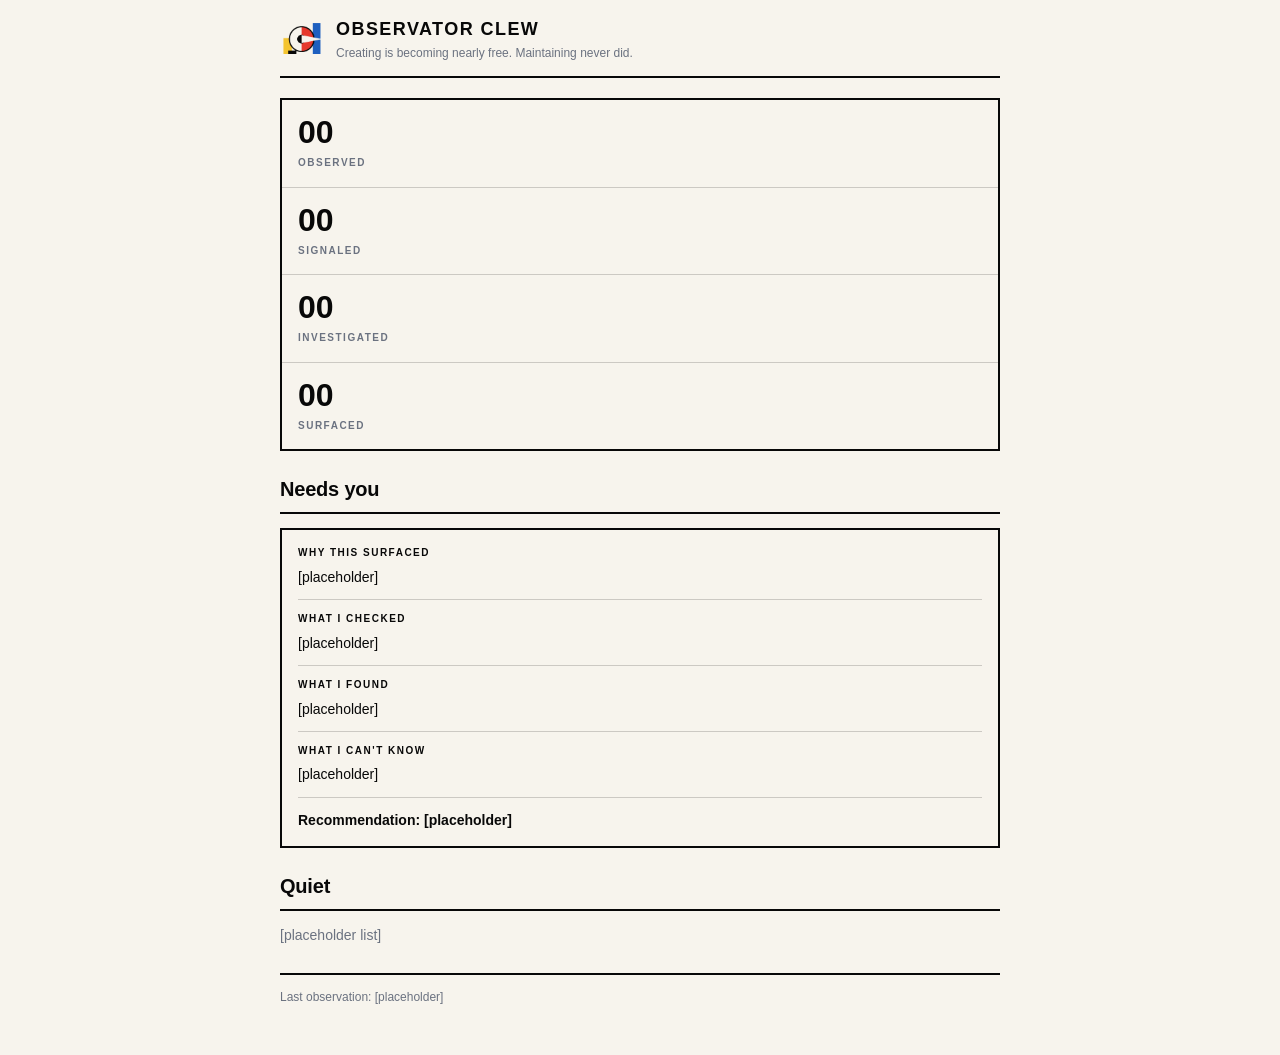
==== docs/index.html @ bd8fe7e5 "Initial prep: estate snapshot, tooling, branding, planning docs, and empty UI shell" ====
<!DOCTYPE html>
<html lang="en">
<head>
  <meta charset="UTF-8">
  <meta name="viewport" content="width=device-width, initial-scale=1">
  <title>Observator Clew — Estate Overview</title>
  <style>
    :root{--ink:#080808;--red:#E6392D;--blue:#1E5FBF;--yellow:#F4C430;--ivory:#F7F4ED;--slate:#6B7280;--line:1px solid rgba(8,8,8,.18)}

    *{box-sizing:border-box}
    html,body{margin:0;background:var(--ivory);color:var(--ink)}
    body{font-family:"Helvetica Neue",Arial,sans-serif;line-height:1.45}
    main{width:min(100% - 24px,720px);margin:auto;padding:16px 0 48px}

    header{display:flex;align-items:center;gap:12px;border-bottom:2px solid var(--ink);padding-bottom:14px}
    header img{width:44px;height:44px;display:block}
    .name{font-weight:800;letter-spacing:.08em;font-size:18px}
    .tagline{margin-top:3px;color:var(--slate);font-size:12px}

    .funnel{display:grid;grid-template-columns:1fr;gap:0;border:2px solid var(--ink);margin:20px 0}
    .cell{padding:16px;border-bottom:var(--line)}
    .cell:last-child{border-bottom:0}
    .cell .num{font-size:32px;font-weight:800;line-height:1}
    .cell .cap{font-size:10px;letter-spacing:.15em;font-weight:800;color:var(--slate);margin-top:8px}

    section{margin:24px 0}
    h2{font-size:20px;letter-spacing:-.01em;margin:0 0 14px;border-bottom:2px solid var(--ink);padding-bottom:8px}

    .card{border:2px solid var(--ink);padding:16px}
    .block{padding:12px 0;border-bottom:var(--line)}
    .block:first-child{padding-top:0}
    .label{font-size:10px;letter-spacing:.15em;font-weight:800;margin-bottom:6px}
    .value{font-size:14px}
    .reco{padding-top:12px;font-size:14px;font-weight:700}

    .quiet{font-size:14px;color:var(--slate)}

    footer{border-top:2px solid var(--ink);padding-top:14px;margin-top:28px;color:var(--slate);font-size:12px}
  </style>
</head>
<body>
  <main>
    <header>
      <img src="assets/avatar-256.png" alt="Observator Clew">
      <div>
        <div class="name">OBSERVATOR CLEW</div>
        <div class="tagline">Creating is becoming nearly free. Maintaining never did.</div>
      </div>
    </header>

    <div class="funnel">
      <div class="cell"><div class="num">00</div><div class="cap">OBSERVED</div></div>
      <div class="cell"><div class="num">00</div><div class="cap">SIGNALED</div></div>
      <div class="cell"><div class="num">00</div><div class="cap">INVESTIGATED</div></div>
      <div class="cell"><div class="num">00</div><div class="cap">SURFACED</div></div>
    </div>

    <section>
      <h2>Needs you</h2>
      <div class="card">
        <div class="block">
          <div class="label">WHY THIS SURFACED</div>
          <div class="value">[placeholder]</div>
        </div>
        <div class="block">
          <div class="label">WHAT I CHECKED</div>
          <div class="value">[placeholder]</div>
        </div>
        <div class="block">
          <div class="label">WHAT I FOUND</div>
          <div class="value">[placeholder]</div>
        </div>
        <div class="block">
          <div class="label">WHAT I CAN'T KNOW</div>
          <div class="value">[placeholder]</div>
        </div>
        <div class="reco">Recommendation: [placeholder]</div>
      </div>
    </section>

    <section>
      <h2>Quiet</h2>
      <div class="quiet">[placeholder list]</div>
    </section>

    <footer>Last observation: [placeholder]</footer>
  </main>
</body>
</html>
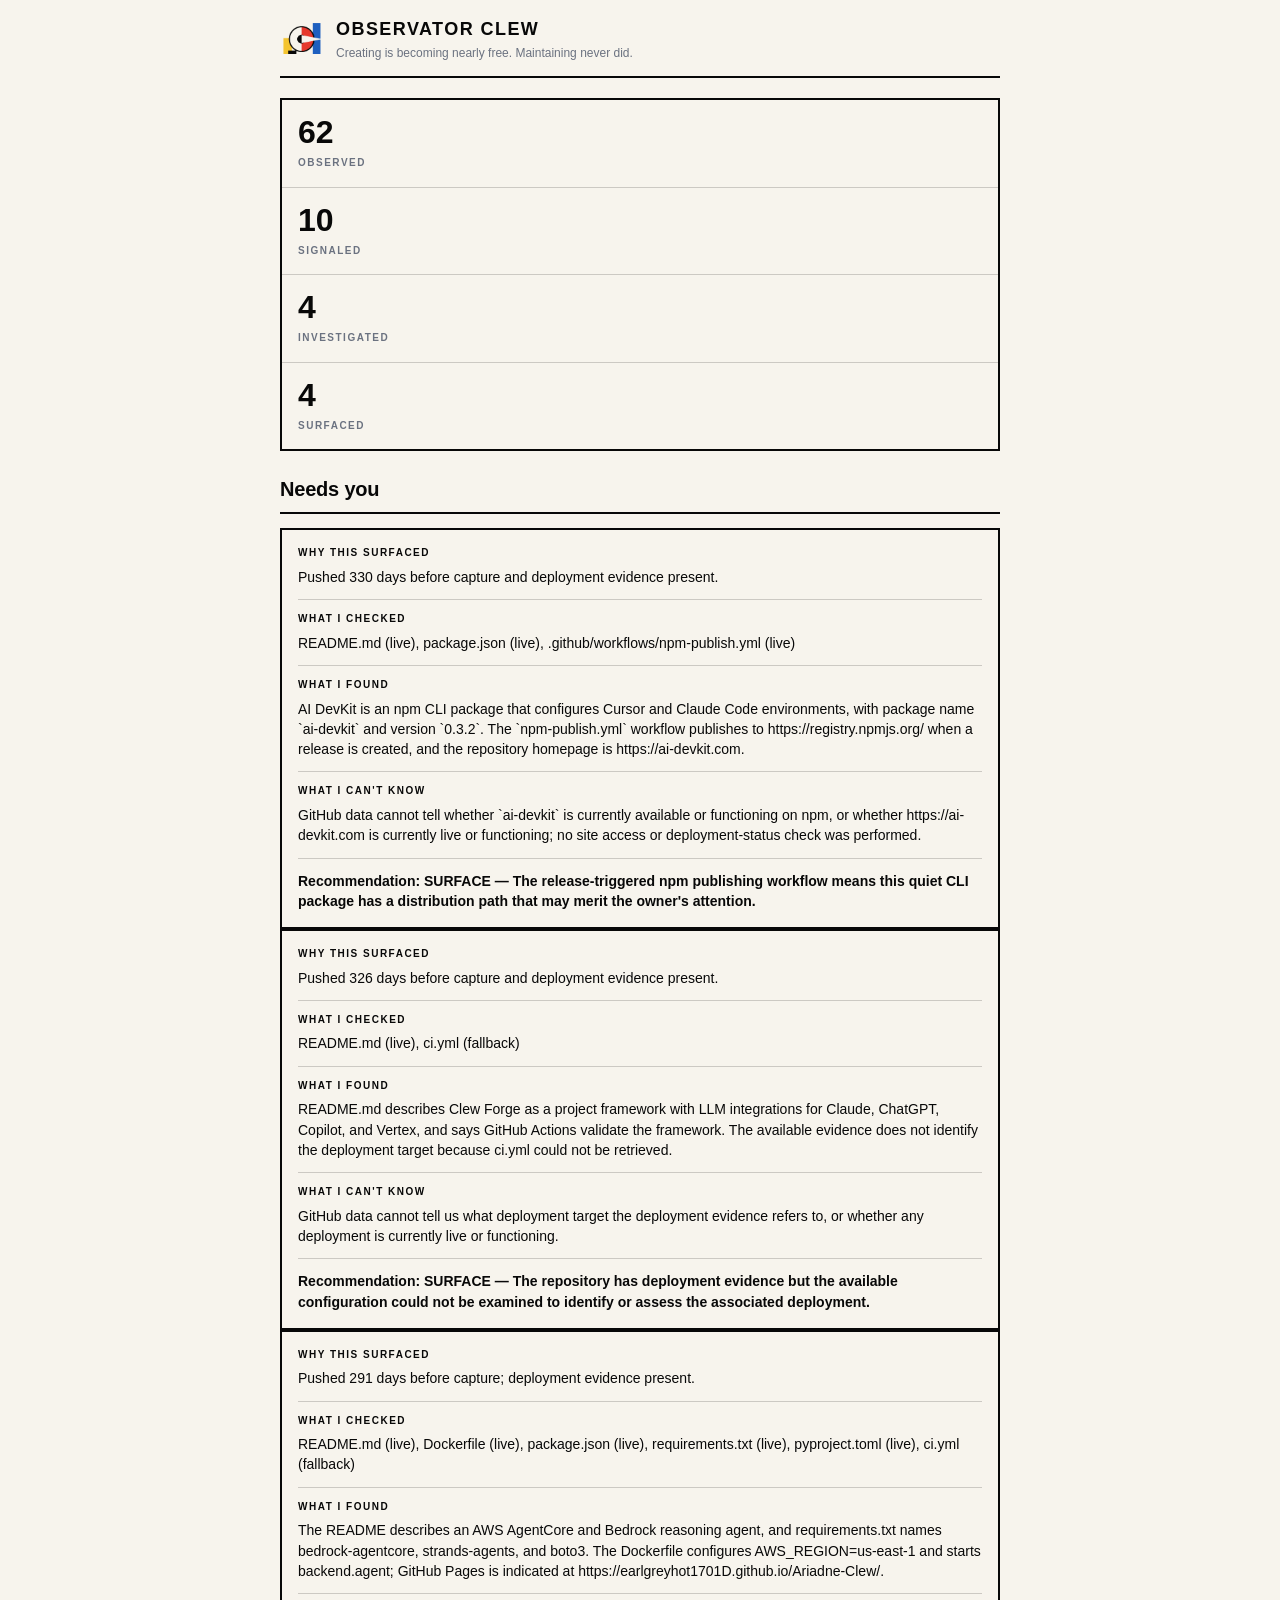
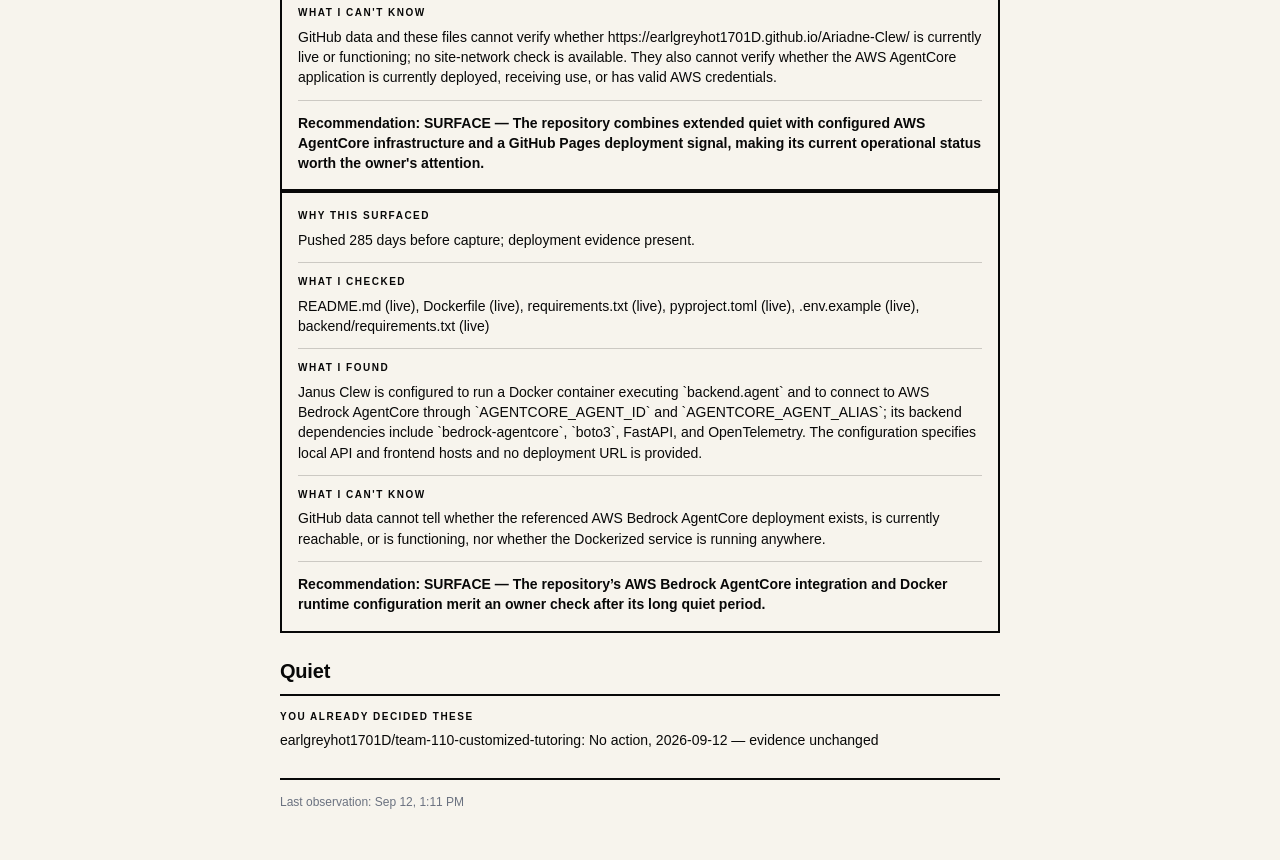
==== commit f64243a2: "Build day: full pipeline, guards, Telegram delivery, Estate Overview Built during the event: estate." ====
--- a/docs/index.html
+++ b/docs/index.html
@@ -49,10 +49,10 @@
     </header>
 
     <div class="funnel">
-      <div class="cell"><div class="num">00</div><div class="cap">OBSERVED</div></div>
-      <div class="cell"><div class="num">00</div><div class="cap">SIGNALED</div></div>
-      <div class="cell"><div class="num">00</div><div class="cap">INVESTIGATED</div></div>
-      <div class="cell"><div class="num">00</div><div class="cap">SURFACED</div></div>
+      <div class="cell"><div class="num">62</div><div class="cap">OBSERVED</div></div>
+      <div class="cell"><div class="num">10</div><div class="cap">SIGNALED</div></div>
+      <div class="cell"><div class="num">4</div><div class="cap">INVESTIGATED</div></div>
+      <div class="cell"><div class="num">4</div><div class="cap">SURFACED</div></div>
     </div>
 
     <section>
@@ -60,30 +60,88 @@
       <div class="card">
         <div class="block">
           <div class="label">WHY THIS SURFACED</div>
-          <div class="value">[placeholder]</div>
+          <div class="value">Pushed 330 days before capture and deployment evidence present.</div>
         </div>
         <div class="block">
           <div class="label">WHAT I CHECKED</div>
-          <div class="value">[placeholder]</div>
+          <div class="value">README.md (live), package.json (live), .github/workflows/npm-publish.yml (live)</div>
         </div>
         <div class="block">
           <div class="label">WHAT I FOUND</div>
-          <div class="value">[placeholder]</div>
+          <div class="value">AI DevKit is an npm CLI package that configures Cursor and Claude Code environments, with package name `ai-devkit` and version `0.3.2`. The `npm-publish.yml` workflow publishes to https://registry.npmjs.org/ when a release is created, and the repository homepage is https://ai-devkit.com.</div>
         </div>
         <div class="block">
           <div class="label">WHAT I CAN'T KNOW</div>
-          <div class="value">[placeholder]</div>
+          <div class="value">GitHub data cannot tell whether `ai-devkit` is currently available or functioning on npm, or whether https://ai-devkit.com is currently live or functioning; no site access or deployment-status check was performed.</div>
         </div>
-        <div class="reco">Recommendation: [placeholder]</div>
+        <div class="reco">Recommendation: SURFACE — The release-triggered npm publishing workflow means this quiet CLI package has a distribution path that may merit the owner&#x27;s attention.</div>
+      </div>
+      <div class="card">
+        <div class="block">
+          <div class="label">WHY THIS SURFACED</div>
+          <div class="value">Pushed 326 days before capture and deployment evidence present.</div>
+        </div>
+        <div class="block">
+          <div class="label">WHAT I CHECKED</div>
+          <div class="value">README.md (live), ci.yml (fallback)</div>
+        </div>
+        <div class="block">
+          <div class="label">WHAT I FOUND</div>
+          <div class="value">README.md describes Clew Forge as a project framework with LLM integrations for Claude, ChatGPT, Copilot, and Vertex, and says GitHub Actions validate the framework. The available evidence does not identify the deployment target because ci.yml could not be retrieved.</div>
+        </div>
+        <div class="block">
+          <div class="label">WHAT I CAN'T KNOW</div>
+          <div class="value">GitHub data cannot tell us what deployment target the deployment evidence refers to, or whether any deployment is currently live or functioning.</div>
+        </div>
+        <div class="reco">Recommendation: SURFACE — The repository has deployment evidence but the available configuration could not be examined to identify or assess the associated deployment.</div>
+      </div>
+      <div class="card">
+        <div class="block">
+          <div class="label">WHY THIS SURFACED</div>
+          <div class="value">Pushed 291 days before capture; deployment evidence present.</div>
+        </div>
+        <div class="block">
+          <div class="label">WHAT I CHECKED</div>
+          <div class="value">README.md (live), Dockerfile (live), package.json (live), requirements.txt (live), pyproject.toml (live), ci.yml (fallback)</div>
+        </div>
+        <div class="block">
+          <div class="label">WHAT I FOUND</div>
+          <div class="value">The README describes an AWS AgentCore and Bedrock reasoning agent, and requirements.txt names bedrock-agentcore, strands-agents, and boto3. The Dockerfile configures AWS_REGION=us-east-1 and starts backend.agent; GitHub Pages is indicated at https://earlgreyhot1701D.github.io/Ariadne-Clew/.</div>
+        </div>
+        <div class="block">
+          <div class="label">WHAT I CAN'T KNOW</div>
+          <div class="value">GitHub data and these files cannot verify whether https://earlgreyhot1701D.github.io/Ariadne-Clew/ is currently live or functioning; no site-network check is available. They also cannot verify whether the AWS AgentCore application is currently deployed, receiving use, or has valid AWS credentials.</div>
+        </div>
+        <div class="reco">Recommendation: SURFACE — The repository combines extended quiet with configured AWS AgentCore infrastructure and a GitHub Pages deployment signal, making its current operational status worth the owner&#x27;s attention.</div>
+      </div>
+      <div class="card">
+        <div class="block">
+          <div class="label">WHY THIS SURFACED</div>
+          <div class="value">Pushed 285 days before capture; deployment evidence present.</div>
+        </div>
+        <div class="block">
+          <div class="label">WHAT I CHECKED</div>
+          <div class="value">README.md (live), Dockerfile (live), requirements.txt (live), pyproject.toml (live), .env.example (live), backend/requirements.txt (live)</div>
+        </div>
+        <div class="block">
+          <div class="label">WHAT I FOUND</div>
+          <div class="value">Janus Clew is configured to run a Docker container executing `backend.agent` and to connect to AWS Bedrock AgentCore through `AGENTCORE_AGENT_ID` and `AGENTCORE_AGENT_ALIAS`; its backend dependencies include `bedrock-agentcore`, `boto3`, FastAPI, and OpenTelemetry. The configuration specifies local API and frontend hosts and no deployment URL is provided.</div>
+        </div>
+        <div class="block">
+          <div class="label">WHAT I CAN'T KNOW</div>
+          <div class="value">GitHub data cannot tell whether the referenced AWS Bedrock AgentCore deployment exists, is currently reachable, or is functioning, nor whether the Dockerized service is running anywhere.</div>
+        </div>
+        <div class="reco">Recommendation: SURFACE — The repository’s AWS Bedrock AgentCore integration and Docker runtime configuration merit an owner check after its long quiet period.</div>
       </div>
     </section>
 
     <section>
       <h2>Quiet</h2>
-      <div class="quiet">[placeholder list]</div>
+      <div class="label">YOU ALREADY DECIDED THESE</div>
+      <div class="value">earlgreyhot1701D/team-110-customized-tutoring: No action, 2026-09-12 — evidence unchanged</div>
     </section>
 
-    <footer>Last observation: [placeholder]</footer>
+    <footer>Last observation: Sep 12, 1:11 PM</footer>
   </main>
 </body>
 </html>
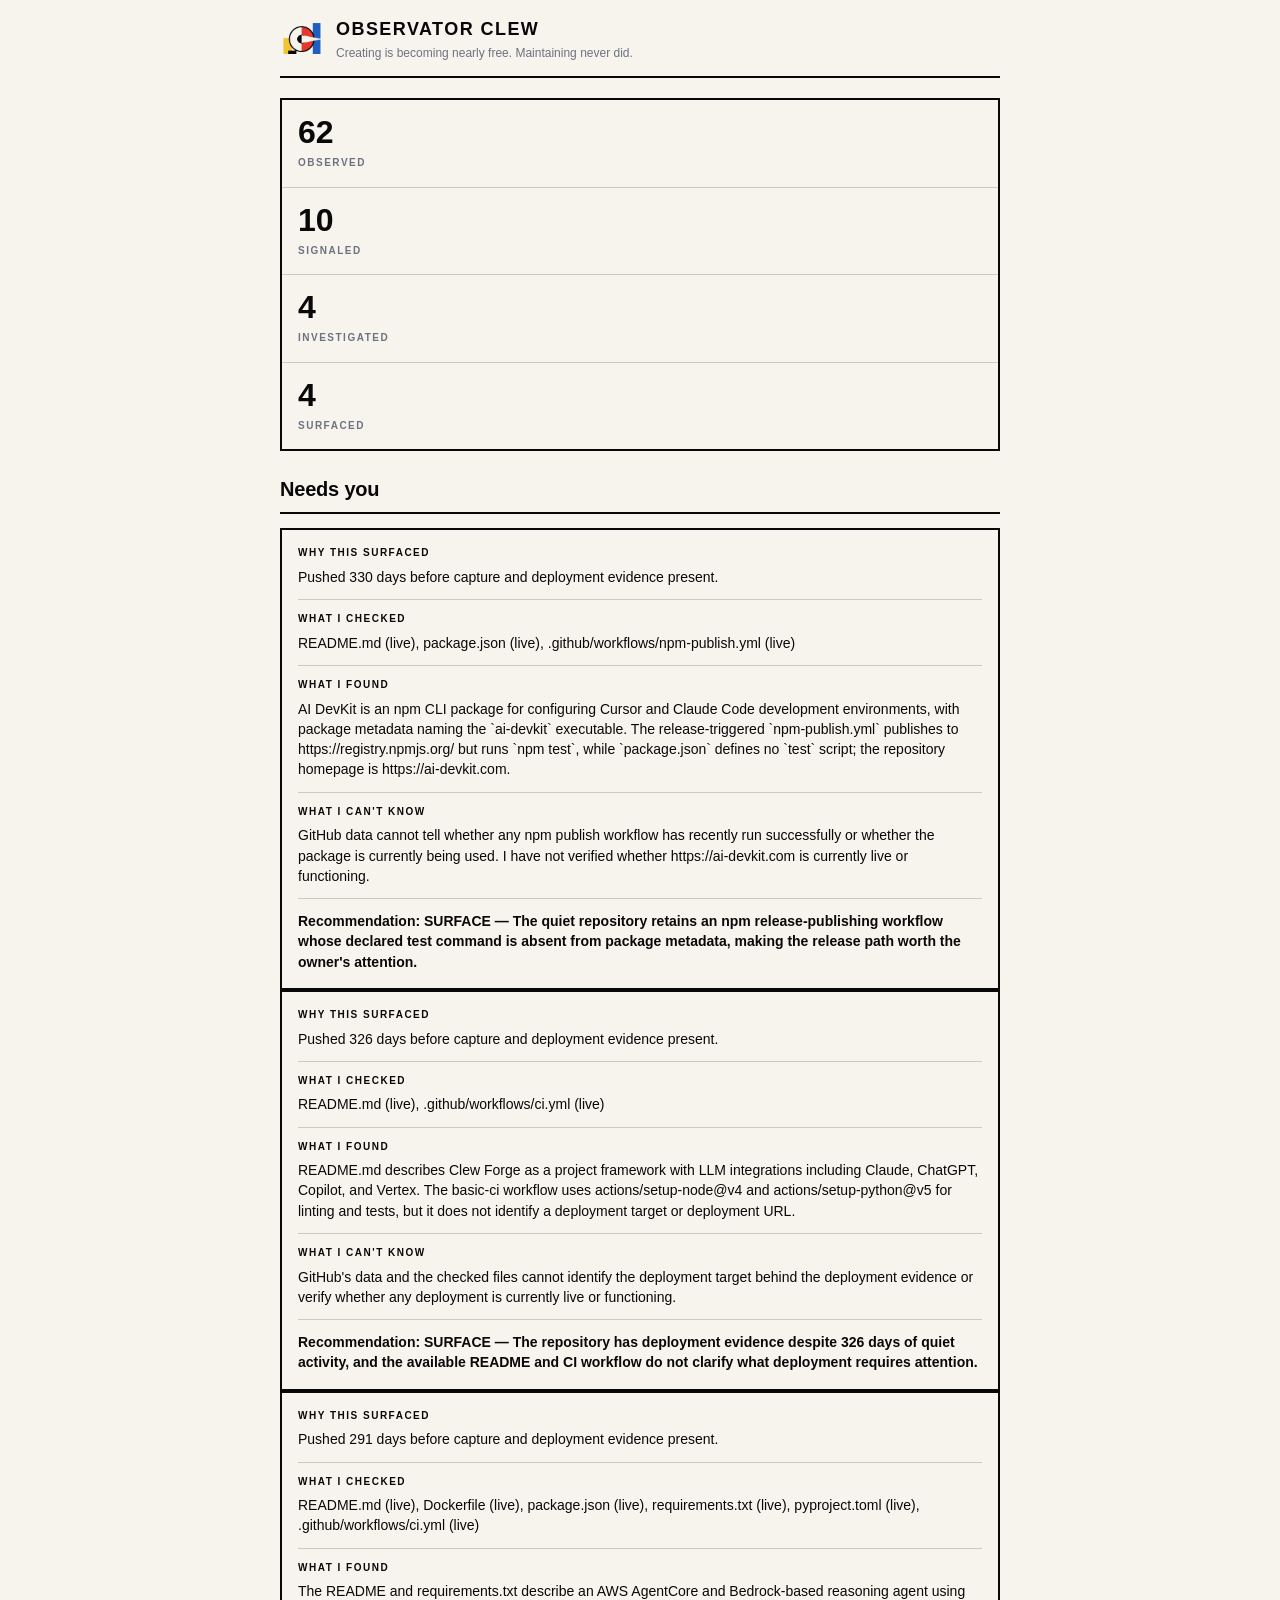
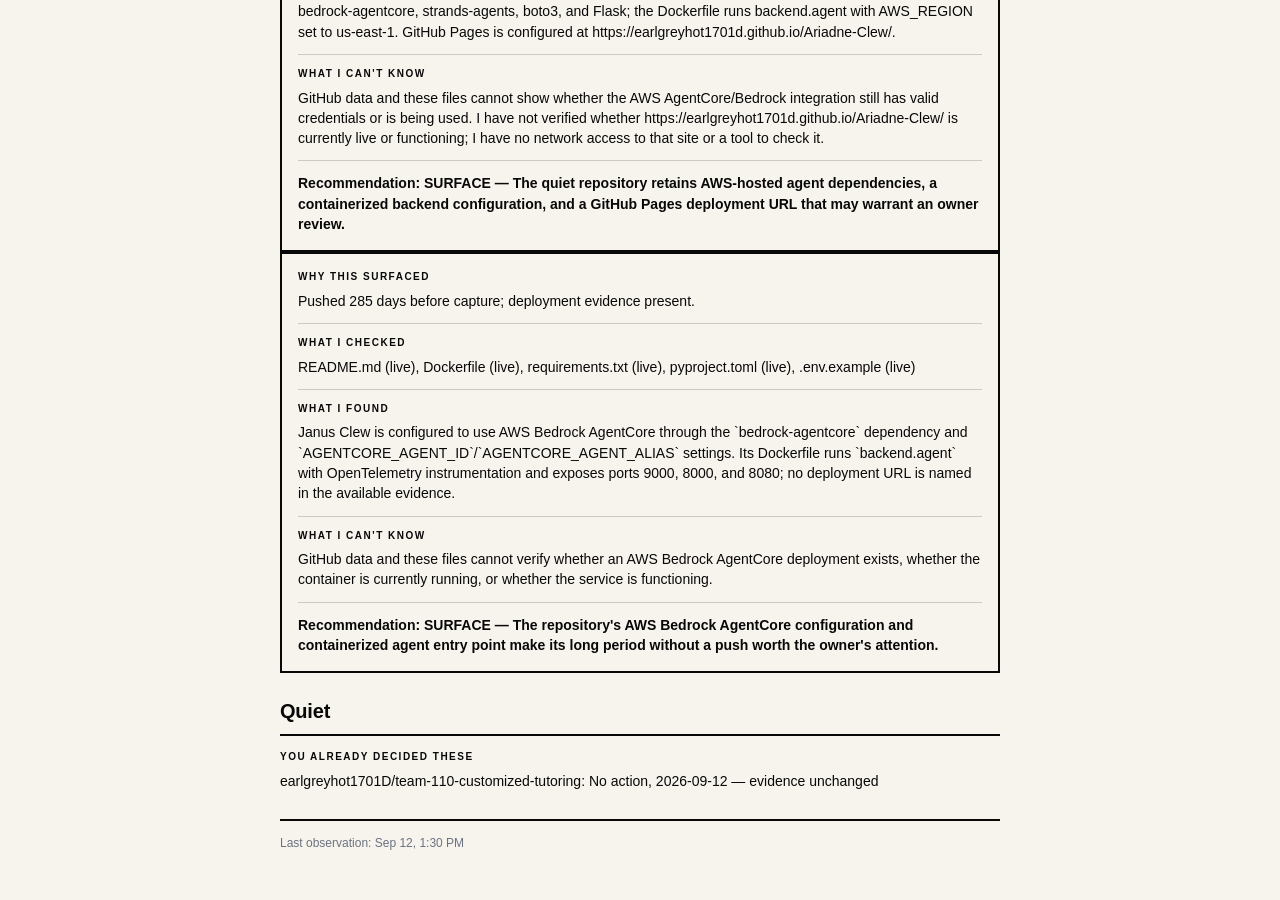
==== commit 014a7cd9: "Tighten Telegram briefing formatting; render Estate Overview with real run data" ====
--- a/docs/index.html
+++ b/docs/index.html
@@ -68,13 +68,13 @@
         </div>
         <div class="block">
           <div class="label">WHAT I FOUND</div>
-          <div class="value">AI DevKit is an npm CLI package that configures Cursor and Claude Code environments, with package name `ai-devkit` and version `0.3.2`. The `npm-publish.yml` workflow publishes to https://registry.npmjs.org/ when a release is created, and the repository homepage is https://ai-devkit.com.</div>
+          <div class="value">AI DevKit is an npm CLI package for configuring Cursor and Claude Code development environments, with package metadata naming the `ai-devkit` executable. The release-triggered `npm-publish.yml` publishes to https://registry.npmjs.org/ but runs `npm test`, while `package.json` defines no `test` script; the repository homepage is https://ai-devkit.com.</div>
         </div>
         <div class="block">
           <div class="label">WHAT I CAN'T KNOW</div>
-          <div class="value">GitHub data cannot tell whether `ai-devkit` is currently available or functioning on npm, or whether https://ai-devkit.com is currently live or functioning; no site access or deployment-status check was performed.</div>
+          <div class="value">GitHub data cannot tell whether any npm publish workflow has recently run successfully or whether the package is currently being used. I have not verified whether https://ai-devkit.com is currently live or functioning.</div>
         </div>
-        <div class="reco">Recommendation: SURFACE — The release-triggered npm publishing workflow means this quiet CLI package has a distribution path that may merit the owner&#x27;s attention.</div>
+        <div class="reco">Recommendation: SURFACE — The quiet repository retains an npm release-publishing workflow whose declared test command is absent from package metadata, making the release path worth the owner&#x27;s attention.</div>
       </div>
       <div class="card">
         <div class="block">
@@ -83,36 +83,36 @@
         </div>
         <div class="block">
           <div class="label">WHAT I CHECKED</div>
-          <div class="value">README.md (live), ci.yml (fallback)</div>
+          <div class="value">README.md (live), .github/workflows/ci.yml (live)</div>
         </div>
         <div class="block">
           <div class="label">WHAT I FOUND</div>
-          <div class="value">README.md describes Clew Forge as a project framework with LLM integrations for Claude, ChatGPT, Copilot, and Vertex, and says GitHub Actions validate the framework. The available evidence does not identify the deployment target because ci.yml could not be retrieved.</div>
+          <div class="value">README.md describes Clew Forge as a project framework with LLM integrations including Claude, ChatGPT, Copilot, and Vertex. The basic-ci workflow uses actions/setup-node@v4 and actions/setup-python@v5 for linting and tests, but it does not identify a deployment target or deployment URL.</div>
         </div>
         <div class="block">
           <div class="label">WHAT I CAN'T KNOW</div>
-          <div class="value">GitHub data cannot tell us what deployment target the deployment evidence refers to, or whether any deployment is currently live or functioning.</div>
+          <div class="value">GitHub&#x27;s data and the checked files cannot identify the deployment target behind the deployment evidence or verify whether any deployment is currently live or functioning.</div>
         </div>
-        <div class="reco">Recommendation: SURFACE — The repository has deployment evidence but the available configuration could not be examined to identify or assess the associated deployment.</div>
+        <div class="reco">Recommendation: SURFACE — The repository has deployment evidence despite 326 days of quiet activity, and the available README and CI workflow do not clarify what deployment requires attention.</div>
       </div>
       <div class="card">
         <div class="block">
           <div class="label">WHY THIS SURFACED</div>
-          <div class="value">Pushed 291 days before capture; deployment evidence present.</div>
+          <div class="value">Pushed 291 days before capture and deployment evidence present.</div>
         </div>
         <div class="block">
           <div class="label">WHAT I CHECKED</div>
-          <div class="value">README.md (live), Dockerfile (live), package.json (live), requirements.txt (live), pyproject.toml (live), ci.yml (fallback)</div>
+          <div class="value">README.md (live), Dockerfile (live), package.json (live), requirements.txt (live), pyproject.toml (live), .github/workflows/ci.yml (live)</div>
         </div>
         <div class="block">
           <div class="label">WHAT I FOUND</div>
-          <div class="value">The README describes an AWS AgentCore and Bedrock reasoning agent, and requirements.txt names bedrock-agentcore, strands-agents, and boto3. The Dockerfile configures AWS_REGION=us-east-1 and starts backend.agent; GitHub Pages is indicated at https://earlgreyhot1701D.github.io/Ariadne-Clew/.</div>
+          <div class="value">The README and requirements.txt describe an AWS AgentCore and Bedrock-based reasoning agent using bedrock-agentcore, strands-agents, boto3, and Flask; the Dockerfile runs backend.agent with AWS_REGION set to us-east-1. GitHub Pages is configured at https://earlgreyhot1701d.github.io/Ariadne-Clew/.</div>
         </div>
         <div class="block">
           <div class="label">WHAT I CAN'T KNOW</div>
-          <div class="value">GitHub data and these files cannot verify whether https://earlgreyhot1701D.github.io/Ariadne-Clew/ is currently live or functioning; no site-network check is available. They also cannot verify whether the AWS AgentCore application is currently deployed, receiving use, or has valid AWS credentials.</div>
+          <div class="value">GitHub data and these files cannot show whether the AWS AgentCore/Bedrock integration still has valid credentials or is being used. I have not verified whether https://earlgreyhot1701d.github.io/Ariadne-Clew/ is currently live or functioning; I have no network access to that site or a tool to check it.</div>
         </div>
-        <div class="reco">Recommendation: SURFACE — The repository combines extended quiet with configured AWS AgentCore infrastructure and a GitHub Pages deployment signal, making its current operational status worth the owner&#x27;s attention.</div>
+        <div class="reco">Recommendation: SURFACE — The quiet repository retains AWS-hosted agent dependencies, a containerized backend configuration, and a GitHub Pages deployment URL that may warrant an owner review.</div>
       </div>
       <div class="card">
         <div class="block">
@@ -121,17 +121,17 @@
         </div>
         <div class="block">
           <div class="label">WHAT I CHECKED</div>
-          <div class="value">README.md (live), Dockerfile (live), requirements.txt (live), pyproject.toml (live), .env.example (live), backend/requirements.txt (live)</div>
+          <div class="value">README.md (live), Dockerfile (live), requirements.txt (live), pyproject.toml (live), .env.example (live)</div>
         </div>
         <div class="block">
           <div class="label">WHAT I FOUND</div>
-          <div class="value">Janus Clew is configured to run a Docker container executing `backend.agent` and to connect to AWS Bedrock AgentCore through `AGENTCORE_AGENT_ID` and `AGENTCORE_AGENT_ALIAS`; its backend dependencies include `bedrock-agentcore`, `boto3`, FastAPI, and OpenTelemetry. The configuration specifies local API and frontend hosts and no deployment URL is provided.</div>
+          <div class="value">Janus Clew is configured to use AWS Bedrock AgentCore through the `bedrock-agentcore` dependency and `AGENTCORE_AGENT_ID`/`AGENTCORE_AGENT_ALIAS` settings. Its Dockerfile runs `backend.agent` with OpenTelemetry instrumentation and exposes ports 9000, 8000, and 8080; no deployment URL is named in the available evidence.</div>
         </div>
         <div class="block">
           <div class="label">WHAT I CAN'T KNOW</div>
-          <div class="value">GitHub data cannot tell whether the referenced AWS Bedrock AgentCore deployment exists, is currently reachable, or is functioning, nor whether the Dockerized service is running anywhere.</div>
+          <div class="value">GitHub data and these files cannot verify whether an AWS Bedrock AgentCore deployment exists, whether the container is currently running, or whether the service is functioning.</div>
         </div>
-        <div class="reco">Recommendation: SURFACE — The repository’s AWS Bedrock AgentCore integration and Docker runtime configuration merit an owner check after its long quiet period.</div>
+        <div class="reco">Recommendation: SURFACE — The repository&#x27;s AWS Bedrock AgentCore configuration and containerized agent entry point make its long period without a push worth the owner&#x27;s attention.</div>
       </div>
     </section>
 
@@ -141,7 +141,7 @@
       <div class="value">earlgreyhot1701D/team-110-customized-tutoring: No action, 2026-09-12 — evidence unchanged</div>
     </section>
 
-    <footer>Last observation: Sep 12, 1:11 PM</footer>
+    <footer>Last observation: Sep 12, 1:30 PM</footer>
   </main>
 </body>
 </html>
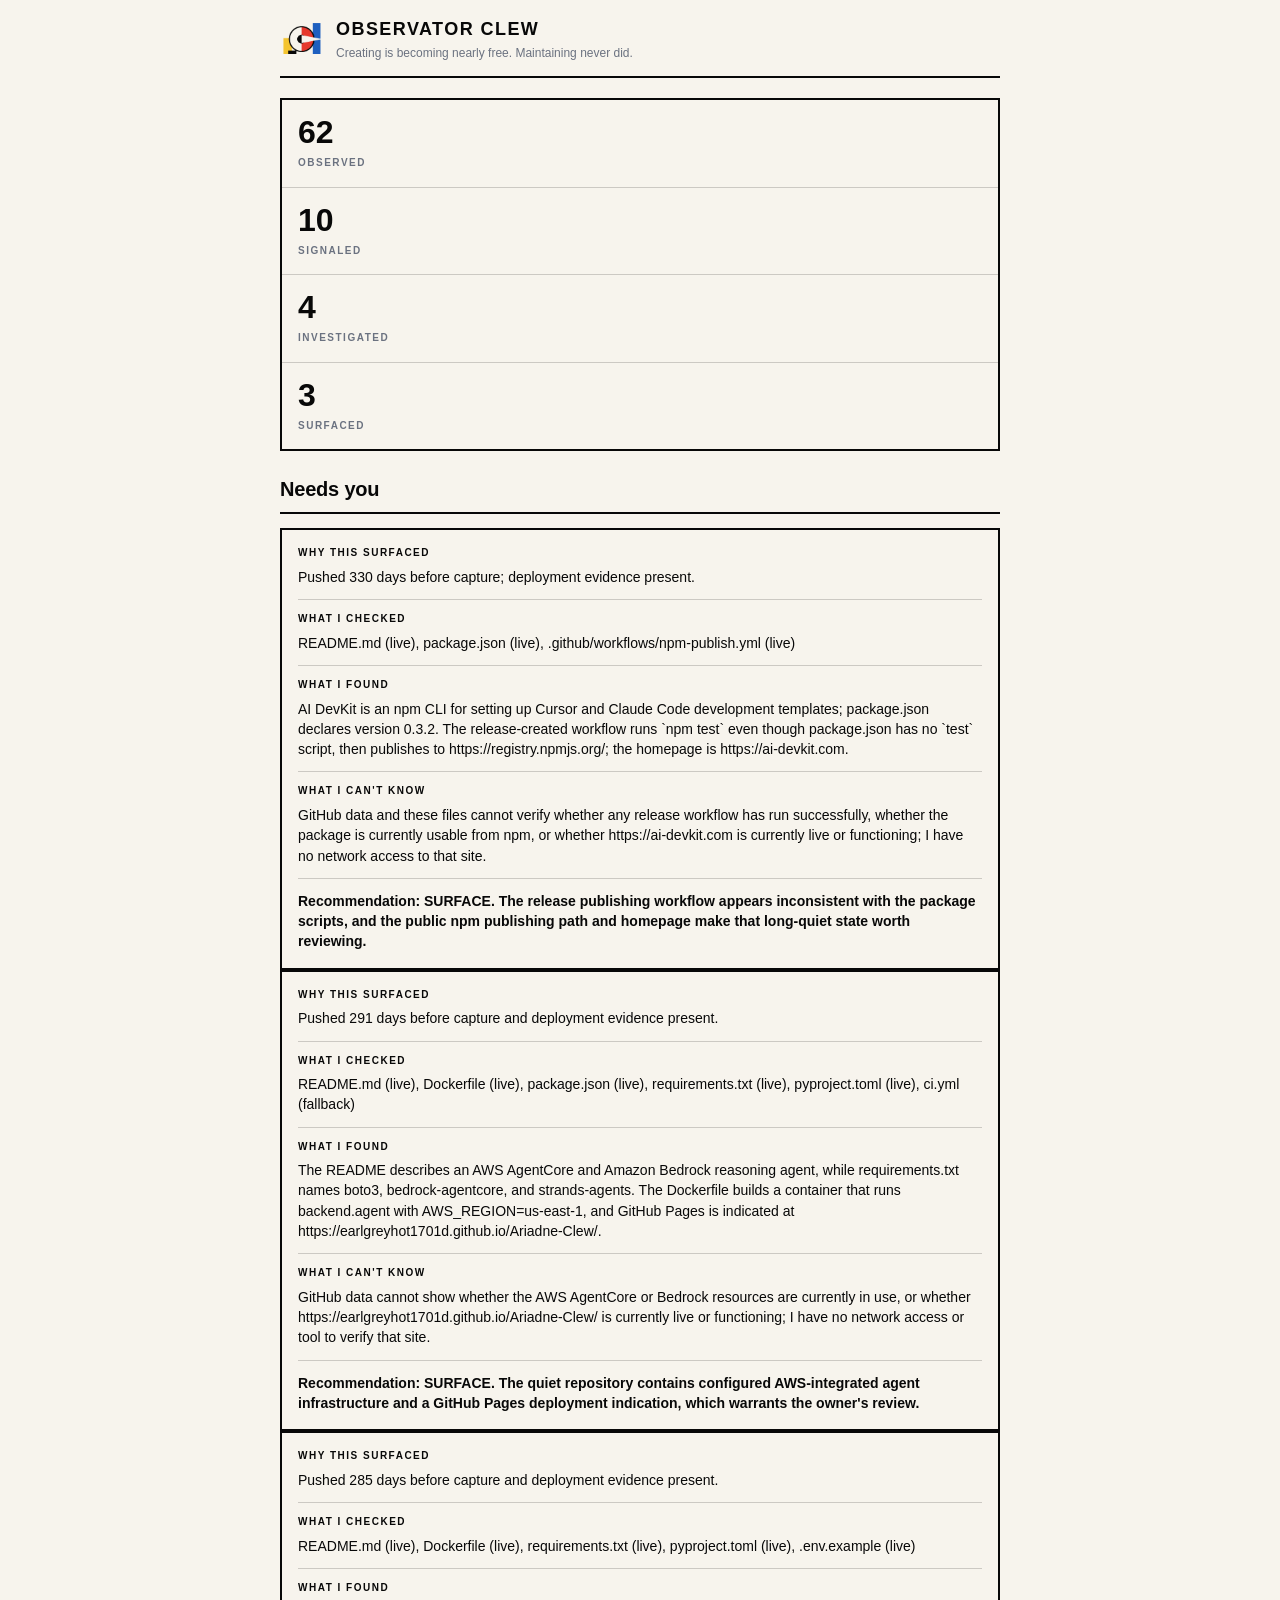
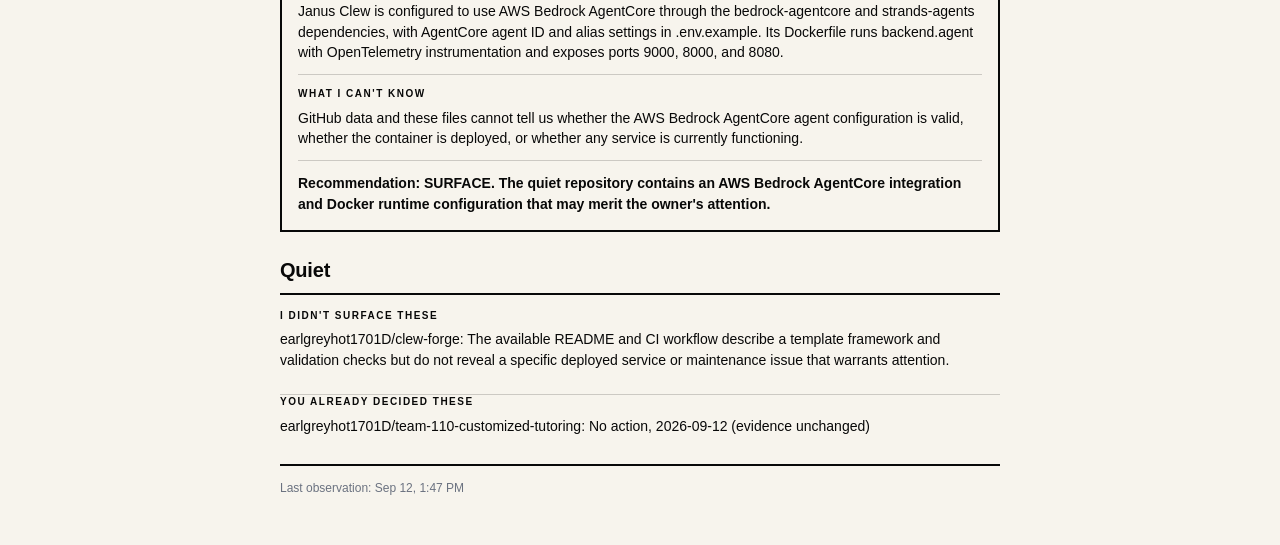
==== commit 345f02a7: "Cleanup: correct model name, retire smoke-test entrypoint, name the deployment-evidence limit .env.e" ====
--- a/docs/index.html
+++ b/docs/index.html
@@ -3,7 +3,7 @@
 <head>
   <meta charset="UTF-8">
   <meta name="viewport" content="width=device-width, initial-scale=1">
-  <title>Observator Clew — Estate Overview</title>
+  <title>Observator Clew: Estate Overview</title>
   <style>
     :root{--ink:#080808;--red:#E6392D;--blue:#1E5FBF;--yellow:#F4C430;--ivory:#F7F4ED;--slate:#6B7280;--line:1px solid rgba(8,8,8,.18)}
 
@@ -52,7 +52,7 @@
       <div class="cell"><div class="num">62</div><div class="cap">OBSERVED</div></div>
       <div class="cell"><div class="num">10</div><div class="cap">SIGNALED</div></div>
       <div class="cell"><div class="num">4</div><div class="cap">INVESTIGATED</div></div>
-      <div class="cell"><div class="num">4</div><div class="cap">SURFACED</div></div>
+      <div class="cell"><div class="num">3</div><div class="cap">SURFACED</div></div>
     </div>
 
     <section>
@@ -60,7 +60,7 @@
       <div class="card">
         <div class="block">
           <div class="label">WHY THIS SURFACED</div>
-          <div class="value">Pushed 330 days before capture and deployment evidence present.</div>
+          <div class="value">Pushed 330 days before capture; deployment evidence present.</div>
         </div>
         <div class="block">
           <div class="label">WHAT I CHECKED</div>
@@ -68,32 +68,13 @@
         </div>
         <div class="block">
           <div class="label">WHAT I FOUND</div>
-          <div class="value">AI DevKit is an npm CLI package for configuring Cursor and Claude Code development environments, with package metadata naming the `ai-devkit` executable. The release-triggered `npm-publish.yml` publishes to https://registry.npmjs.org/ but runs `npm test`, while `package.json` defines no `test` script; the repository homepage is https://ai-devkit.com.</div>
+          <div class="value">AI DevKit is an npm CLI for setting up Cursor and Claude Code development templates; package.json declares version 0.3.2. The release-created workflow runs `npm test` even though package.json has no `test` script, then publishes to https://registry.npmjs.org/; the homepage is https://ai-devkit.com.</div>
         </div>
         <div class="block">
           <div class="label">WHAT I CAN'T KNOW</div>
-          <div class="value">GitHub data cannot tell whether any npm publish workflow has recently run successfully or whether the package is currently being used. I have not verified whether https://ai-devkit.com is currently live or functioning.</div>
+          <div class="value">GitHub data and these files cannot verify whether any release workflow has run successfully, whether the package is currently usable from npm, or whether https://ai-devkit.com is currently live or functioning; I have no network access to that site.</div>
         </div>
-        <div class="reco">Recommendation: SURFACE — The quiet repository retains an npm release-publishing workflow whose declared test command is absent from package metadata, making the release path worth the owner&#x27;s attention.</div>
-      </div>
-      <div class="card">
-        <div class="block">
-          <div class="label">WHY THIS SURFACED</div>
-          <div class="value">Pushed 326 days before capture and deployment evidence present.</div>
-        </div>
-        <div class="block">
-          <div class="label">WHAT I CHECKED</div>
-          <div class="value">README.md (live), .github/workflows/ci.yml (live)</div>
-        </div>
-        <div class="block">
-          <div class="label">WHAT I FOUND</div>
-          <div class="value">README.md describes Clew Forge as a project framework with LLM integrations including Claude, ChatGPT, Copilot, and Vertex. The basic-ci workflow uses actions/setup-node@v4 and actions/setup-python@v5 for linting and tests, but it does not identify a deployment target or deployment URL.</div>
-        </div>
-        <div class="block">
-          <div class="label">WHAT I CAN'T KNOW</div>
-          <div class="value">GitHub&#x27;s data and the checked files cannot identify the deployment target behind the deployment evidence or verify whether any deployment is currently live or functioning.</div>
-        </div>
-        <div class="reco">Recommendation: SURFACE — The repository has deployment evidence despite 326 days of quiet activity, and the available README and CI workflow do not clarify what deployment requires attention.</div>
+        <div class="reco">Recommendation: SURFACE. The release publishing workflow appears inconsistent with the package scripts, and the public npm publishing path and homepage make that long-quiet state worth reviewing.</div>
       </div>
       <div class="card">
         <div class="block">
@@ -102,22 +83,22 @@
         </div>
         <div class="block">
           <div class="label">WHAT I CHECKED</div>
-          <div class="value">README.md (live), Dockerfile (live), package.json (live), requirements.txt (live), pyproject.toml (live), .github/workflows/ci.yml (live)</div>
+          <div class="value">README.md (live), Dockerfile (live), package.json (live), requirements.txt (live), pyproject.toml (live), ci.yml (fallback)</div>
         </div>
         <div class="block">
           <div class="label">WHAT I FOUND</div>
-          <div class="value">The README and requirements.txt describe an AWS AgentCore and Bedrock-based reasoning agent using bedrock-agentcore, strands-agents, boto3, and Flask; the Dockerfile runs backend.agent with AWS_REGION set to us-east-1. GitHub Pages is configured at https://earlgreyhot1701d.github.io/Ariadne-Clew/.</div>
+          <div class="value">The README describes an AWS AgentCore and Amazon Bedrock reasoning agent, while requirements.txt names boto3, bedrock-agentcore, and strands-agents. The Dockerfile builds a container that runs backend.agent with AWS_REGION=us-east-1, and GitHub Pages is indicated at https://earlgreyhot1701d.github.io/Ariadne-Clew/.</div>
         </div>
         <div class="block">
           <div class="label">WHAT I CAN'T KNOW</div>
-          <div class="value">GitHub data and these files cannot show whether the AWS AgentCore/Bedrock integration still has valid credentials or is being used. I have not verified whether https://earlgreyhot1701d.github.io/Ariadne-Clew/ is currently live or functioning; I have no network access to that site or a tool to check it.</div>
+          <div class="value">GitHub data cannot show whether the AWS AgentCore or Bedrock resources are currently in use, or whether https://earlgreyhot1701d.github.io/Ariadne-Clew/ is currently live or functioning; I have no network access or tool to verify that site.</div>
         </div>
-        <div class="reco">Recommendation: SURFACE — The quiet repository retains AWS-hosted agent dependencies, a containerized backend configuration, and a GitHub Pages deployment URL that may warrant an owner review.</div>
+        <div class="reco">Recommendation: SURFACE. The quiet repository contains configured AWS-integrated agent infrastructure and a GitHub Pages deployment indication, which warrants the owner&#x27;s review.</div>
       </div>
       <div class="card">
         <div class="block">
           <div class="label">WHY THIS SURFACED</div>
-          <div class="value">Pushed 285 days before capture; deployment evidence present.</div>
+          <div class="value">Pushed 285 days before capture and deployment evidence present.</div>
         </div>
         <div class="block">
           <div class="label">WHAT I CHECKED</div>
@@ -125,23 +106,26 @@
         </div>
         <div class="block">
           <div class="label">WHAT I FOUND</div>
-          <div class="value">Janus Clew is configured to use AWS Bedrock AgentCore through the `bedrock-agentcore` dependency and `AGENTCORE_AGENT_ID`/`AGENTCORE_AGENT_ALIAS` settings. Its Dockerfile runs `backend.agent` with OpenTelemetry instrumentation and exposes ports 9000, 8000, and 8080; no deployment URL is named in the available evidence.</div>
+          <div class="value">Janus Clew is configured to use AWS Bedrock AgentCore through the bedrock-agentcore and strands-agents dependencies, with AgentCore agent ID and alias settings in .env.example. Its Dockerfile runs backend.agent with OpenTelemetry instrumentation and exposes ports 9000, 8000, and 8080.</div>
         </div>
         <div class="block">
           <div class="label">WHAT I CAN'T KNOW</div>
-          <div class="value">GitHub data and these files cannot verify whether an AWS Bedrock AgentCore deployment exists, whether the container is currently running, or whether the service is functioning.</div>
+          <div class="value">GitHub data and these files cannot tell us whether the AWS Bedrock AgentCore agent configuration is valid, whether the container is deployed, or whether any service is currently functioning.</div>
         </div>
-        <div class="reco">Recommendation: SURFACE — The repository&#x27;s AWS Bedrock AgentCore configuration and containerized agent entry point make its long period without a push worth the owner&#x27;s attention.</div>
+        <div class="reco">Recommendation: SURFACE. The quiet repository contains an AWS Bedrock AgentCore integration and Docker runtime configuration that may merit the owner&#x27;s attention.</div>
       </div>
     </section>
 
     <section>
       <h2>Quiet</h2>
+      <div class="label">I DIDN'T SURFACE THESE</div>
+      <div class="value">earlgreyhot1701D/clew-forge: The available README and CI workflow describe a template framework and validation checks but do not reveal a specific deployed service or maintenance issue that warrants attention.</div>
+      <div class="block"></div>
       <div class="label">YOU ALREADY DECIDED THESE</div>
-      <div class="value">earlgreyhot1701D/team-110-customized-tutoring: No action, 2026-09-12 — evidence unchanged</div>
+      <div class="value">earlgreyhot1701D/team-110-customized-tutoring: No action, 2026-09-12 (evidence unchanged)</div>
     </section>
 
-    <footer>Last observation: Sep 12, 1:30 PM</footer>
+    <footer>Last observation: Sep 12, 1:47 PM</footer>
   </main>
 </body>
 </html>
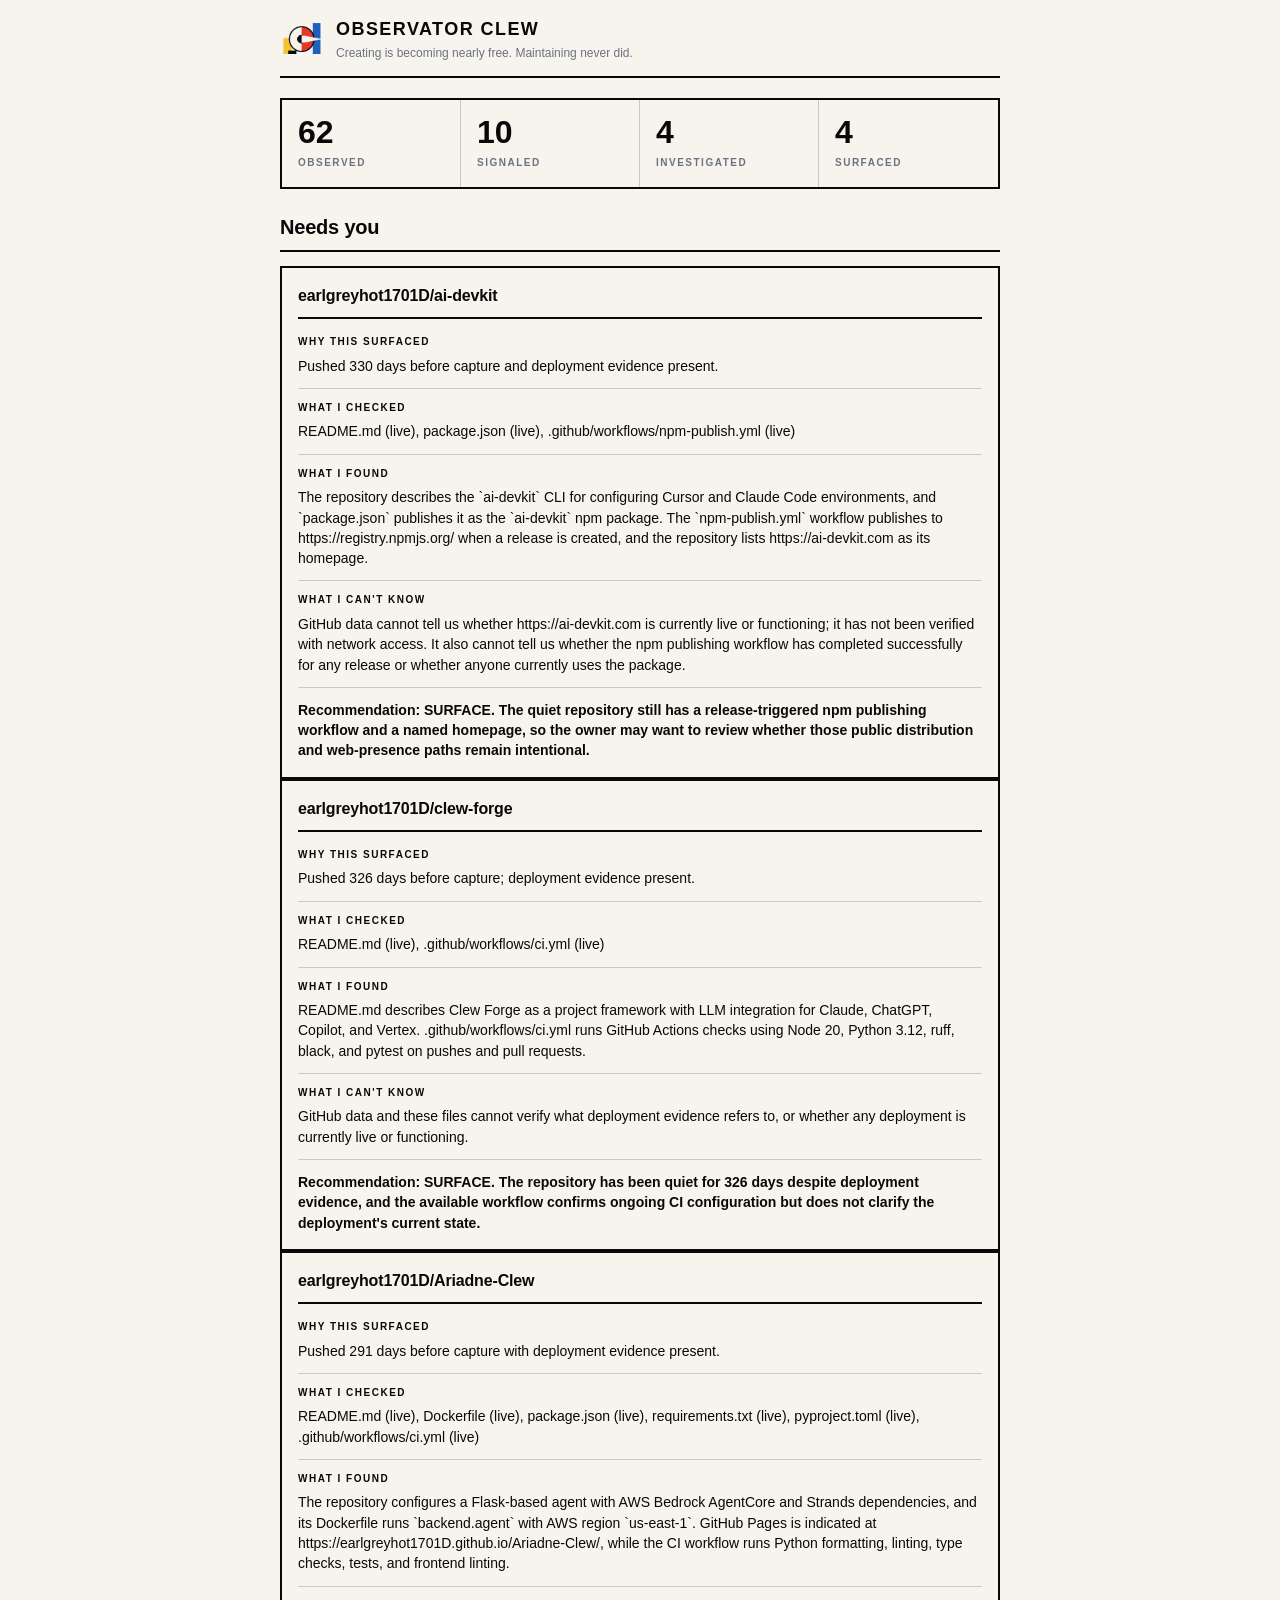
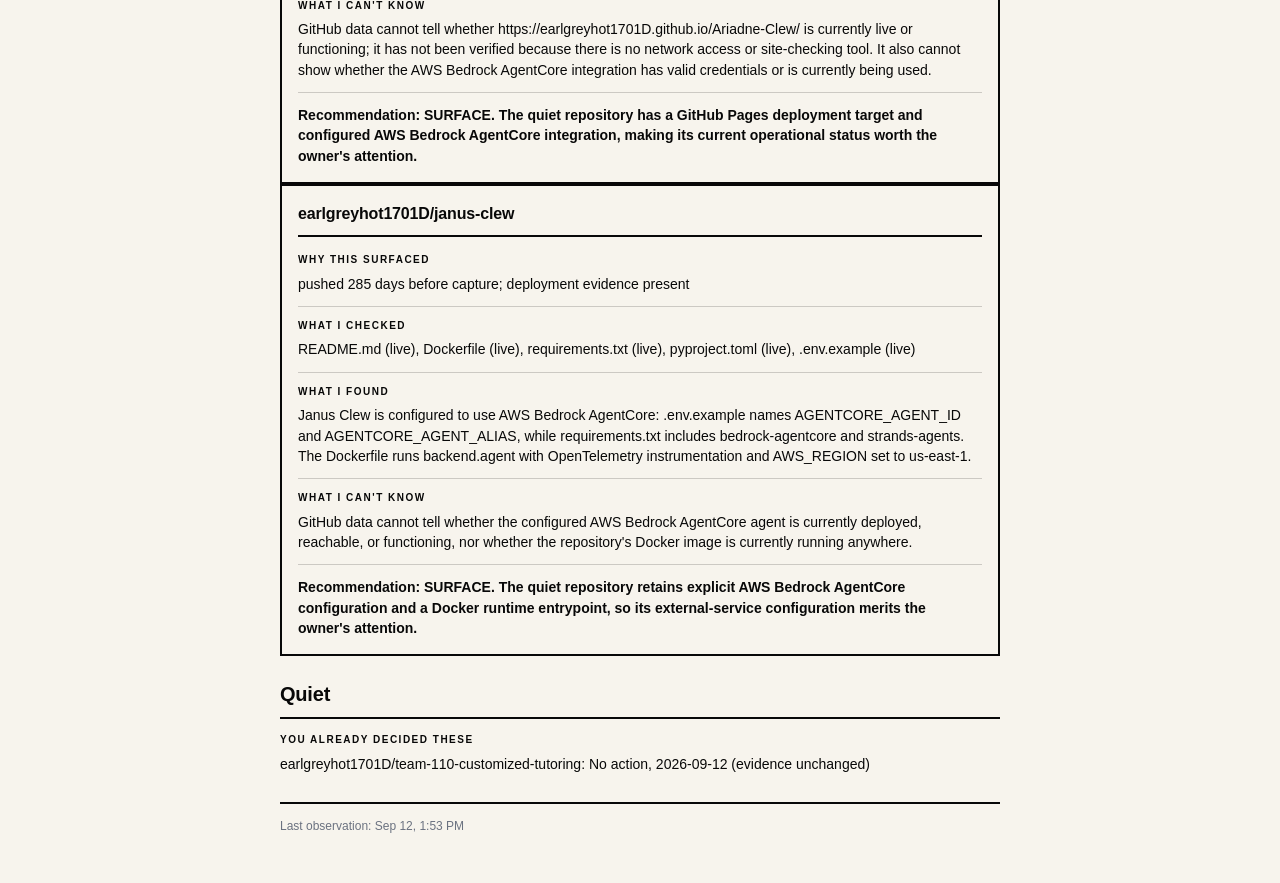
==== commit 3fbc6a7f: "Estate Overview: name the repository on every finding card The page listed findings with no subject," ====
--- a/docs/index.html
+++ b/docs/index.html
@@ -23,10 +23,19 @@
     .cell .num{font-size:32px;font-weight:800;line-height:1}
     .cell .cap{font-size:10px;letter-spacing:.15em;font-weight:800;color:var(--slate);margin-top:8px}
 
+    @media(min-width:560px){
+      .funnel{grid-template-columns:repeat(4,1fr)}
+      .cell{border-bottom:0;border-right:var(--line)}
+      .cell:last-child{border-right:0}
+    }
+
     section{margin:24px 0}
     h2{font-size:20px;letter-spacing:-.01em;margin:0 0 14px;border-bottom:2px solid var(--ink);padding-bottom:8px}
 
     .card{border:2px solid var(--ink);padding:16px}
+    .repo{font-size:16px;font-weight:800;letter-spacing:-.01em;padding-bottom:10px;border-bottom:2px solid var(--ink);margin-bottom:4px;word-break:break-word}
+    .repo a{color:var(--ink);text-decoration:none}
+    .repo a:hover{color:var(--blue)}
     .block{padding:12px 0;border-bottom:var(--line)}
     .block:first-child{padding-top:0}
     .label{font-size:10px;letter-spacing:.15em;font-weight:800;margin-bottom:6px}
@@ -52,15 +61,16 @@
       <div class="cell"><div class="num">62</div><div class="cap">OBSERVED</div></div>
       <div class="cell"><div class="num">10</div><div class="cap">SIGNALED</div></div>
       <div class="cell"><div class="num">4</div><div class="cap">INVESTIGATED</div></div>
-      <div class="cell"><div class="num">3</div><div class="cap">SURFACED</div></div>
+      <div class="cell"><div class="num">4</div><div class="cap">SURFACED</div></div>
     </div>
 
     <section>
       <h2>Needs you</h2>
       <div class="card">
+        <div class="repo"><a href="https://github.com/earlgreyhot1701D/ai-devkit">earlgreyhot1701D/ai-devkit</a></div>
         <div class="block">
           <div class="label">WHY THIS SURFACED</div>
-          <div class="value">Pushed 330 days before capture; deployment evidence present.</div>
+          <div class="value">Pushed 330 days before capture and deployment evidence present.</div>
         </div>
         <div class="block">
           <div class="label">WHAT I CHECKED</div>
@@ -68,37 +78,59 @@
         </div>
         <div class="block">
           <div class="label">WHAT I FOUND</div>
-          <div class="value">AI DevKit is an npm CLI for setting up Cursor and Claude Code development templates; package.json declares version 0.3.2. The release-created workflow runs `npm test` even though package.json has no `test` script, then publishes to https://registry.npmjs.org/; the homepage is https://ai-devkit.com.</div>
+          <div class="value">The repository describes the `ai-devkit` CLI for configuring Cursor and Claude Code environments, and `package.json` publishes it as the `ai-devkit` npm package. The `npm-publish.yml` workflow publishes to https://registry.npmjs.org/ when a release is created, and the repository lists https://ai-devkit.com as its homepage.</div>
         </div>
         <div class="block">
           <div class="label">WHAT I CAN'T KNOW</div>
-          <div class="value">GitHub data and these files cannot verify whether any release workflow has run successfully, whether the package is currently usable from npm, or whether https://ai-devkit.com is currently live or functioning; I have no network access to that site.</div>
+          <div class="value">GitHub data cannot tell us whether https://ai-devkit.com is currently live or functioning; it has not been verified with network access. It also cannot tell us whether the npm publishing workflow has completed successfully for any release or whether anyone currently uses the package.</div>
         </div>
-        <div class="reco">Recommendation: SURFACE. The release publishing workflow appears inconsistent with the package scripts, and the public npm publishing path and homepage make that long-quiet state worth reviewing.</div>
+        <div class="reco">Recommendation: SURFACE. The quiet repository still has a release-triggered npm publishing workflow and a named homepage, so the owner may want to review whether those public distribution and web-presence paths remain intentional.</div>
       </div>
       <div class="card">
+        <div class="repo"><a href="https://github.com/earlgreyhot1701D/clew-forge">earlgreyhot1701D/clew-forge</a></div>
         <div class="block">
           <div class="label">WHY THIS SURFACED</div>
-          <div class="value">Pushed 291 days before capture and deployment evidence present.</div>
+          <div class="value">Pushed 326 days before capture; deployment evidence present.</div>
         </div>
         <div class="block">
           <div class="label">WHAT I CHECKED</div>
-          <div class="value">README.md (live), Dockerfile (live), package.json (live), requirements.txt (live), pyproject.toml (live), ci.yml (fallback)</div>
+          <div class="value">README.md (live), .github/workflows/ci.yml (live)</div>
         </div>
         <div class="block">
           <div class="label">WHAT I FOUND</div>
-          <div class="value">The README describes an AWS AgentCore and Amazon Bedrock reasoning agent, while requirements.txt names boto3, bedrock-agentcore, and strands-agents. The Dockerfile builds a container that runs backend.agent with AWS_REGION=us-east-1, and GitHub Pages is indicated at https://earlgreyhot1701d.github.io/Ariadne-Clew/.</div>
+          <div class="value">README.md describes Clew Forge as a project framework with LLM integration for Claude, ChatGPT, Copilot, and Vertex. .github/workflows/ci.yml runs GitHub Actions checks using Node 20, Python 3.12, ruff, black, and pytest on pushes and pull requests.</div>
         </div>
         <div class="block">
           <div class="label">WHAT I CAN'T KNOW</div>
-          <div class="value">GitHub data cannot show whether the AWS AgentCore or Bedrock resources are currently in use, or whether https://earlgreyhot1701d.github.io/Ariadne-Clew/ is currently live or functioning; I have no network access or tool to verify that site.</div>
+          <div class="value">GitHub data and these files cannot verify what deployment evidence refers to, or whether any deployment is currently live or functioning.</div>
         </div>
-        <div class="reco">Recommendation: SURFACE. The quiet repository contains configured AWS-integrated agent infrastructure and a GitHub Pages deployment indication, which warrants the owner&#x27;s review.</div>
+        <div class="reco">Recommendation: SURFACE. The repository has been quiet for 326 days despite deployment evidence, and the available workflow confirms ongoing CI configuration but does not clarify the deployment&#x27;s current state.</div>
       </div>
       <div class="card">
+        <div class="repo"><a href="https://github.com/earlgreyhot1701D/Ariadne-Clew">earlgreyhot1701D/Ariadne-Clew</a></div>
         <div class="block">
           <div class="label">WHY THIS SURFACED</div>
-          <div class="value">Pushed 285 days before capture and deployment evidence present.</div>
+          <div class="value">Pushed 291 days before capture with deployment evidence present.</div>
+        </div>
+        <div class="block">
+          <div class="label">WHAT I CHECKED</div>
+          <div class="value">README.md (live), Dockerfile (live), package.json (live), requirements.txt (live), pyproject.toml (live), .github/workflows/ci.yml (live)</div>
+        </div>
+        <div class="block">
+          <div class="label">WHAT I FOUND</div>
+          <div class="value">The repository configures a Flask-based agent with AWS Bedrock AgentCore and Strands dependencies, and its Dockerfile runs `backend.agent` with AWS region `us-east-1`. GitHub Pages is indicated at https://earlgreyhot1701D.github.io/Ariadne-Clew/, while the CI workflow runs Python formatting, linting, type checks, tests, and frontend linting.</div>
+        </div>
+        <div class="block">
+          <div class="label">WHAT I CAN'T KNOW</div>
+          <div class="value">GitHub data cannot tell whether https://earlgreyhot1701D.github.io/Ariadne-Clew/ is currently live or functioning; it has not been verified because there is no network access or site-checking tool. It also cannot show whether the AWS Bedrock AgentCore integration has valid credentials or is currently being used.</div>
+        </div>
+        <div class="reco">Recommendation: SURFACE. The quiet repository has a GitHub Pages deployment target and configured AWS Bedrock AgentCore integration, making its current operational status worth the owner&#x27;s attention.</div>
+      </div>
+      <div class="card">
+        <div class="repo"><a href="https://github.com/earlgreyhot1701D/janus-clew">earlgreyhot1701D/janus-clew</a></div>
+        <div class="block">
+          <div class="label">WHY THIS SURFACED</div>
+          <div class="value">pushed 285 days before capture; deployment evidence present</div>
         </div>
         <div class="block">
           <div class="label">WHAT I CHECKED</div>
@@ -106,26 +138,23 @@
         </div>
         <div class="block">
           <div class="label">WHAT I FOUND</div>
-          <div class="value">Janus Clew is configured to use AWS Bedrock AgentCore through the bedrock-agentcore and strands-agents dependencies, with AgentCore agent ID and alias settings in .env.example. Its Dockerfile runs backend.agent with OpenTelemetry instrumentation and exposes ports 9000, 8000, and 8080.</div>
+          <div class="value">Janus Clew is configured to use AWS Bedrock AgentCore: .env.example names AGENTCORE_AGENT_ID and AGENTCORE_AGENT_ALIAS, while requirements.txt includes bedrock-agentcore and strands-agents. The Dockerfile runs backend.agent with OpenTelemetry instrumentation and AWS_REGION set to us-east-1.</div>
         </div>
         <div class="block">
           <div class="label">WHAT I CAN'T KNOW</div>
-          <div class="value">GitHub data and these files cannot tell us whether the AWS Bedrock AgentCore agent configuration is valid, whether the container is deployed, or whether any service is currently functioning.</div>
+          <div class="value">GitHub data cannot tell whether the configured AWS Bedrock AgentCore agent is currently deployed, reachable, or functioning, nor whether the repository&#x27;s Docker image is currently running anywhere.</div>
         </div>
-        <div class="reco">Recommendation: SURFACE. The quiet repository contains an AWS Bedrock AgentCore integration and Docker runtime configuration that may merit the owner&#x27;s attention.</div>
+        <div class="reco">Recommendation: SURFACE. The quiet repository retains explicit AWS Bedrock AgentCore configuration and a Docker runtime entrypoint, so its external-service configuration merits the owner&#x27;s attention.</div>
       </div>
     </section>
 
     <section>
       <h2>Quiet</h2>
-      <div class="label">I DIDN'T SURFACE THESE</div>
-      <div class="value">earlgreyhot1701D/clew-forge: The available README and CI workflow describe a template framework and validation checks but do not reveal a specific deployed service or maintenance issue that warrants attention.</div>
-      <div class="block"></div>
       <div class="label">YOU ALREADY DECIDED THESE</div>
       <div class="value">earlgreyhot1701D/team-110-customized-tutoring: No action, 2026-09-12 (evidence unchanged)</div>
     </section>
 
-    <footer>Last observation: Sep 12, 1:47 PM</footer>
+    <footer>Last observation: Sep 12, 1:53 PM</footer>
   </main>
 </body>
 </html>
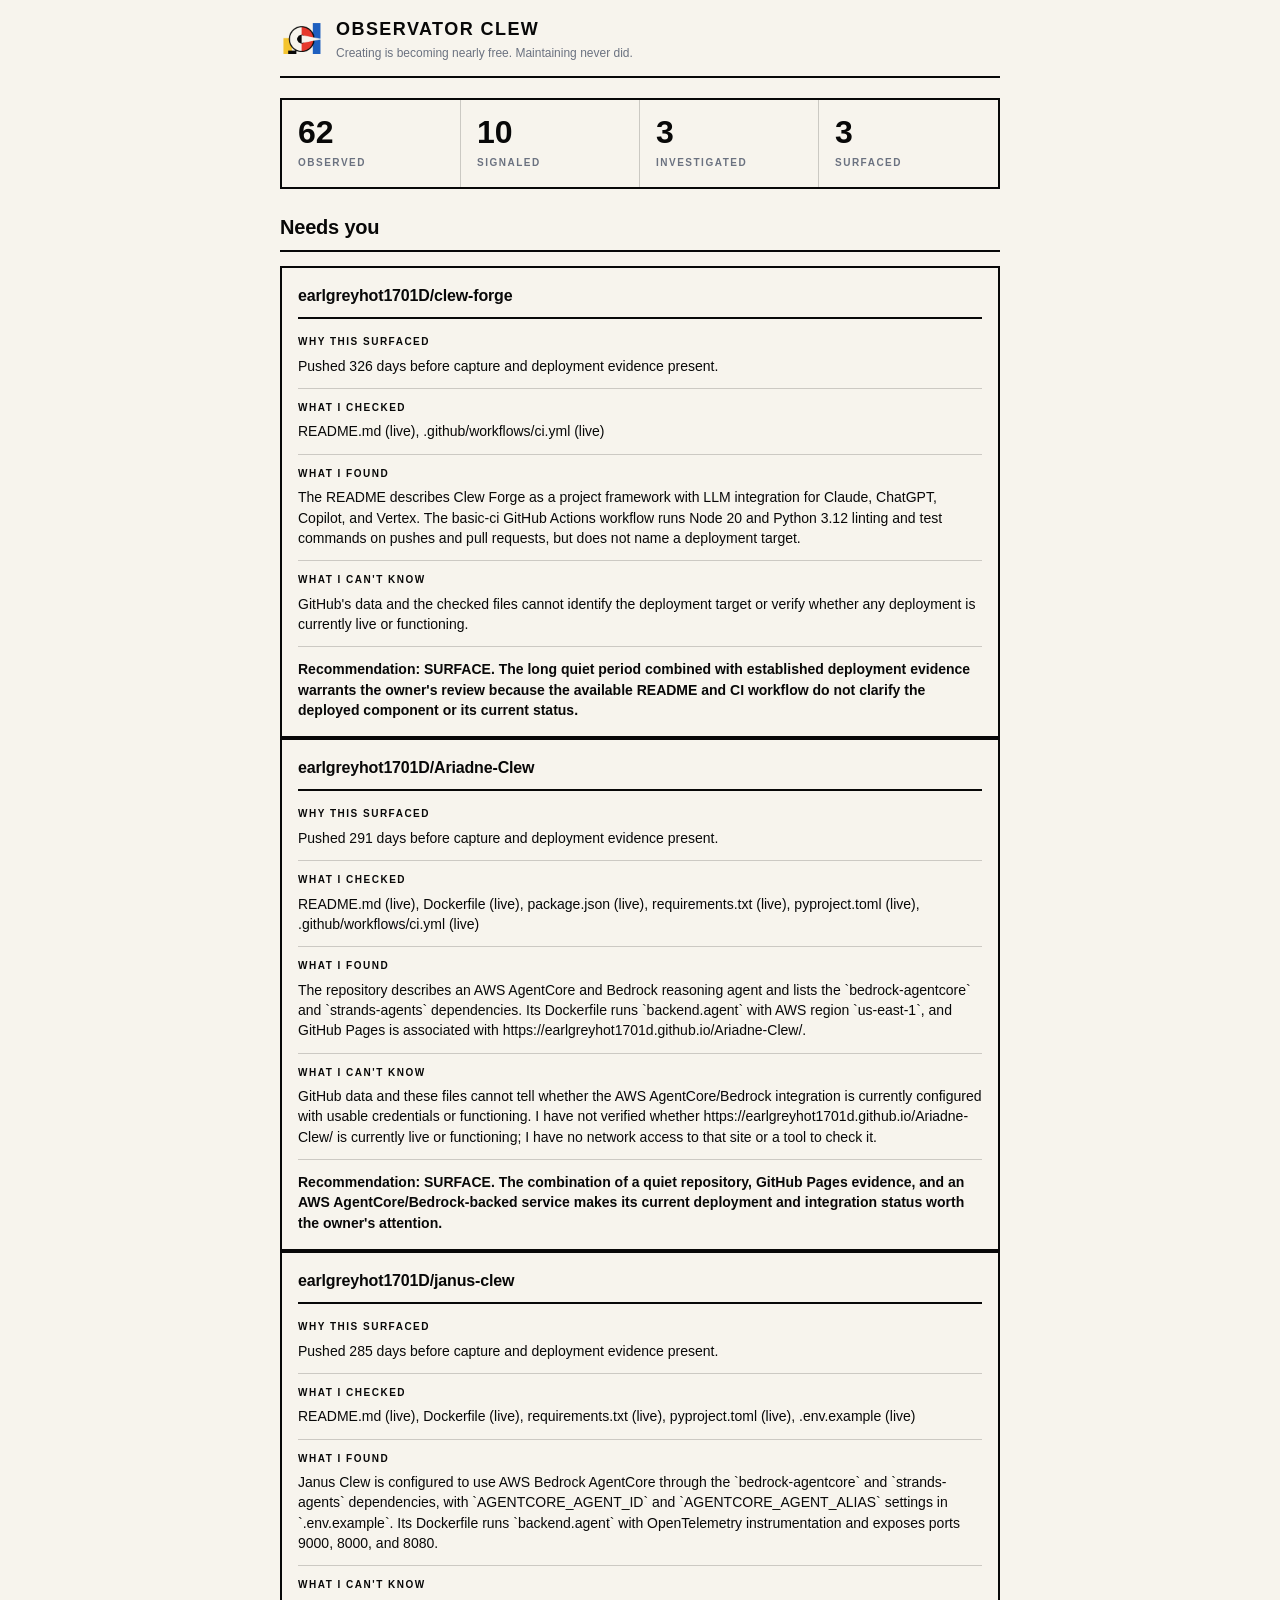
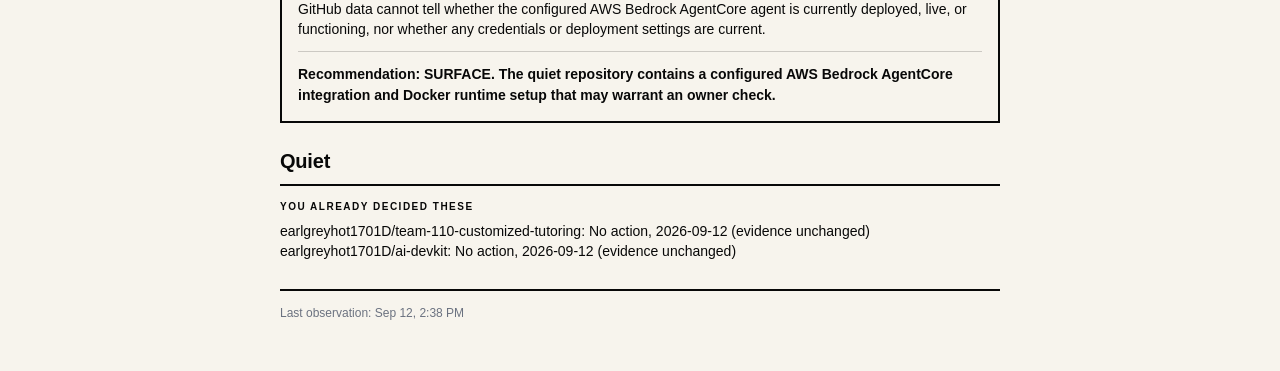
==== commit 7ed95a83: "README: correct bucket names, complete the before/during disclosure Bucket names in the README did n" ====
--- a/docs/index.html
+++ b/docs/index.html
@@ -4,6 +4,18 @@
   <meta charset="UTF-8">
   <meta name="viewport" content="width=device-width, initial-scale=1">
   <title>Observator Clew: Estate Overview</title>
+  <meta name="description" content="Observator watches one person's GitHub estate and decides what actually needs their attention.">
+  <link rel="icon" type="image/png" sizes="32x32" href="favicon-32.png">
+  <link rel="icon" type="image/png" sizes="16x16" href="favicon-16.png">
+  <meta property="og:type" content="website">
+  <meta property="og:title" content="Observator Clew: Estate Overview">
+  <meta property="og:description" content="Observator watches one person's GitHub estate and decides what actually needs their attention.">
+  <meta property="og:url" content="https://earlgreyhot1701d.github.io/observator-clew/">
+  <meta property="og:image" content="https://earlgreyhot1701d.github.io/observator-clew/social-1200x630.png">
+  <meta name="twitter:card" content="summary_large_image">
+  <meta name="twitter:title" content="Observator Clew: Estate Overview">
+  <meta name="twitter:description" content="Observator watches one person's GitHub estate and decides what actually needs their attention.">
+  <meta name="twitter:image" content="https://earlgreyhot1701d.github.io/observator-clew/social-1200x630.png">
   <style>
     :root{--ink:#080808;--red:#E6392D;--blue:#1E5FBF;--yellow:#F4C430;--ivory:#F7F4ED;--slate:#6B7280;--line:1px solid rgba(8,8,8,.18)}
 
@@ -60,37 +72,17 @@
     <div class="funnel">
       <div class="cell"><div class="num">62</div><div class="cap">OBSERVED</div></div>
       <div class="cell"><div class="num">10</div><div class="cap">SIGNALED</div></div>
-      <div class="cell"><div class="num">4</div><div class="cap">INVESTIGATED</div></div>
-      <div class="cell"><div class="num">4</div><div class="cap">SURFACED</div></div>
+      <div class="cell"><div class="num">3</div><div class="cap">INVESTIGATED</div></div>
+      <div class="cell"><div class="num">3</div><div class="cap">SURFACED</div></div>
     </div>
 
     <section>
       <h2>Needs you</h2>
       <div class="card">
-        <div class="repo"><a href="https://github.com/earlgreyhot1701D/ai-devkit">earlgreyhot1701D/ai-devkit</a></div>
-        <div class="block">
-          <div class="label">WHY THIS SURFACED</div>
-          <div class="value">Pushed 330 days before capture and deployment evidence present.</div>
-        </div>
-        <div class="block">
-          <div class="label">WHAT I CHECKED</div>
-          <div class="value">README.md (live), package.json (live), .github/workflows/npm-publish.yml (live)</div>
-        </div>
-        <div class="block">
-          <div class="label">WHAT I FOUND</div>
-          <div class="value">The repository describes the `ai-devkit` CLI for configuring Cursor and Claude Code environments, and `package.json` publishes it as the `ai-devkit` npm package. The `npm-publish.yml` workflow publishes to https://registry.npmjs.org/ when a release is created, and the repository lists https://ai-devkit.com as its homepage.</div>
-        </div>
-        <div class="block">
-          <div class="label">WHAT I CAN'T KNOW</div>
-          <div class="value">GitHub data cannot tell us whether https://ai-devkit.com is currently live or functioning; it has not been verified with network access. It also cannot tell us whether the npm publishing workflow has completed successfully for any release or whether anyone currently uses the package.</div>
-        </div>
-        <div class="reco">Recommendation: SURFACE. The quiet repository still has a release-triggered npm publishing workflow and a named homepage, so the owner may want to review whether those public distribution and web-presence paths remain intentional.</div>
-      </div>
-      <div class="card">
         <div class="repo"><a href="https://github.com/earlgreyhot1701D/clew-forge">earlgreyhot1701D/clew-forge</a></div>
         <div class="block">
           <div class="label">WHY THIS SURFACED</div>
-          <div class="value">Pushed 326 days before capture; deployment evidence present.</div>
+          <div class="value">Pushed 326 days before capture and deployment evidence present.</div>
         </div>
         <div class="block">
           <div class="label">WHAT I CHECKED</div>
@@ -98,19 +90,19 @@
         </div>
         <div class="block">
           <div class="label">WHAT I FOUND</div>
-          <div class="value">README.md describes Clew Forge as a project framework with LLM integration for Claude, ChatGPT, Copilot, and Vertex. .github/workflows/ci.yml runs GitHub Actions checks using Node 20, Python 3.12, ruff, black, and pytest on pushes and pull requests.</div>
+          <div class="value">The README describes Clew Forge as a project framework with LLM integration for Claude, ChatGPT, Copilot, and Vertex. The basic-ci GitHub Actions workflow runs Node 20 and Python 3.12 linting and test commands on pushes and pull requests, but does not name a deployment target.</div>
         </div>
         <div class="block">
           <div class="label">WHAT I CAN'T KNOW</div>
-          <div class="value">GitHub data and these files cannot verify what deployment evidence refers to, or whether any deployment is currently live or functioning.</div>
+          <div class="value">GitHub&#x27;s data and the checked files cannot identify the deployment target or verify whether any deployment is currently live or functioning.</div>
         </div>
-        <div class="reco">Recommendation: SURFACE. The repository has been quiet for 326 days despite deployment evidence, and the available workflow confirms ongoing CI configuration but does not clarify the deployment&#x27;s current state.</div>
+        <div class="reco">Recommendation: SURFACE. The long quiet period combined with established deployment evidence warrants the owner&#x27;s review because the available README and CI workflow do not clarify the deployed component or its current status.</div>
       </div>
       <div class="card">
         <div class="repo"><a href="https://github.com/earlgreyhot1701D/Ariadne-Clew">earlgreyhot1701D/Ariadne-Clew</a></div>
         <div class="block">
           <div class="label">WHY THIS SURFACED</div>
-          <div class="value">Pushed 291 days before capture with deployment evidence present.</div>
+          <div class="value">Pushed 291 days before capture and deployment evidence present.</div>
         </div>
         <div class="block">
           <div class="label">WHAT I CHECKED</div>
@@ -118,19 +110,19 @@
         </div>
         <div class="block">
           <div class="label">WHAT I FOUND</div>
-          <div class="value">The repository configures a Flask-based agent with AWS Bedrock AgentCore and Strands dependencies, and its Dockerfile runs `backend.agent` with AWS region `us-east-1`. GitHub Pages is indicated at https://earlgreyhot1701D.github.io/Ariadne-Clew/, while the CI workflow runs Python formatting, linting, type checks, tests, and frontend linting.</div>
+          <div class="value">The repository describes an AWS AgentCore and Bedrock reasoning agent and lists the `bedrock-agentcore` and `strands-agents` dependencies. Its Dockerfile runs `backend.agent` with AWS region `us-east-1`, and GitHub Pages is associated with https://earlgreyhot1701d.github.io/Ariadne-Clew/.</div>
         </div>
         <div class="block">
           <div class="label">WHAT I CAN'T KNOW</div>
-          <div class="value">GitHub data cannot tell whether https://earlgreyhot1701D.github.io/Ariadne-Clew/ is currently live or functioning; it has not been verified because there is no network access or site-checking tool. It also cannot show whether the AWS Bedrock AgentCore integration has valid credentials or is currently being used.</div>
+          <div class="value">GitHub data and these files cannot tell whether the AWS AgentCore/Bedrock integration is currently configured with usable credentials or functioning. I have not verified whether https://earlgreyhot1701d.github.io/Ariadne-Clew/ is currently live or functioning; I have no network access to that site or a tool to check it.</div>
         </div>
-        <div class="reco">Recommendation: SURFACE. The quiet repository has a GitHub Pages deployment target and configured AWS Bedrock AgentCore integration, making its current operational status worth the owner&#x27;s attention.</div>
+        <div class="reco">Recommendation: SURFACE. The combination of a quiet repository, GitHub Pages evidence, and an AWS AgentCore/Bedrock-backed service makes its current deployment and integration status worth the owner&#x27;s attention.</div>
       </div>
       <div class="card">
         <div class="repo"><a href="https://github.com/earlgreyhot1701D/janus-clew">earlgreyhot1701D/janus-clew</a></div>
         <div class="block">
           <div class="label">WHY THIS SURFACED</div>
-          <div class="value">pushed 285 days before capture; deployment evidence present</div>
+          <div class="value">Pushed 285 days before capture and deployment evidence present.</div>
         </div>
         <div class="block">
           <div class="label">WHAT I CHECKED</div>
@@ -138,13 +130,13 @@
         </div>
         <div class="block">
           <div class="label">WHAT I FOUND</div>
-          <div class="value">Janus Clew is configured to use AWS Bedrock AgentCore: .env.example names AGENTCORE_AGENT_ID and AGENTCORE_AGENT_ALIAS, while requirements.txt includes bedrock-agentcore and strands-agents. The Dockerfile runs backend.agent with OpenTelemetry instrumentation and AWS_REGION set to us-east-1.</div>
+          <div class="value">Janus Clew is configured to use AWS Bedrock AgentCore through the `bedrock-agentcore` and `strands-agents` dependencies, with `AGENTCORE_AGENT_ID` and `AGENTCORE_AGENT_ALIAS` settings in `.env.example`. Its Dockerfile runs `backend.agent` with OpenTelemetry instrumentation and exposes ports 9000, 8000, and 8080.</div>
         </div>
         <div class="block">
           <div class="label">WHAT I CAN'T KNOW</div>
-          <div class="value">GitHub data cannot tell whether the configured AWS Bedrock AgentCore agent is currently deployed, reachable, or functioning, nor whether the repository&#x27;s Docker image is currently running anywhere.</div>
+          <div class="value">GitHub data cannot tell whether the configured AWS Bedrock AgentCore agent is currently deployed, live, or functioning, nor whether any credentials or deployment settings are current.</div>
         </div>
-        <div class="reco">Recommendation: SURFACE. The quiet repository retains explicit AWS Bedrock AgentCore configuration and a Docker runtime entrypoint, so its external-service configuration merits the owner&#x27;s attention.</div>
+        <div class="reco">Recommendation: SURFACE. The quiet repository contains a configured AWS Bedrock AgentCore integration and Docker runtime setup that may warrant an owner check.</div>
       </div>
     </section>
 
@@ -152,9 +144,10 @@
       <h2>Quiet</h2>
       <div class="label">YOU ALREADY DECIDED THESE</div>
       <div class="value">earlgreyhot1701D/team-110-customized-tutoring: No action, 2026-09-12 (evidence unchanged)</div>
+      <div class="value">earlgreyhot1701D/ai-devkit: No action, 2026-09-12 (evidence unchanged)</div>
     </section>
 
-    <footer>Last observation: Sep 12, 1:53 PM</footer>
+    <footer>Last observation: Sep 12, 2:38 PM</footer>
   </main>
 </body>
 </html>
